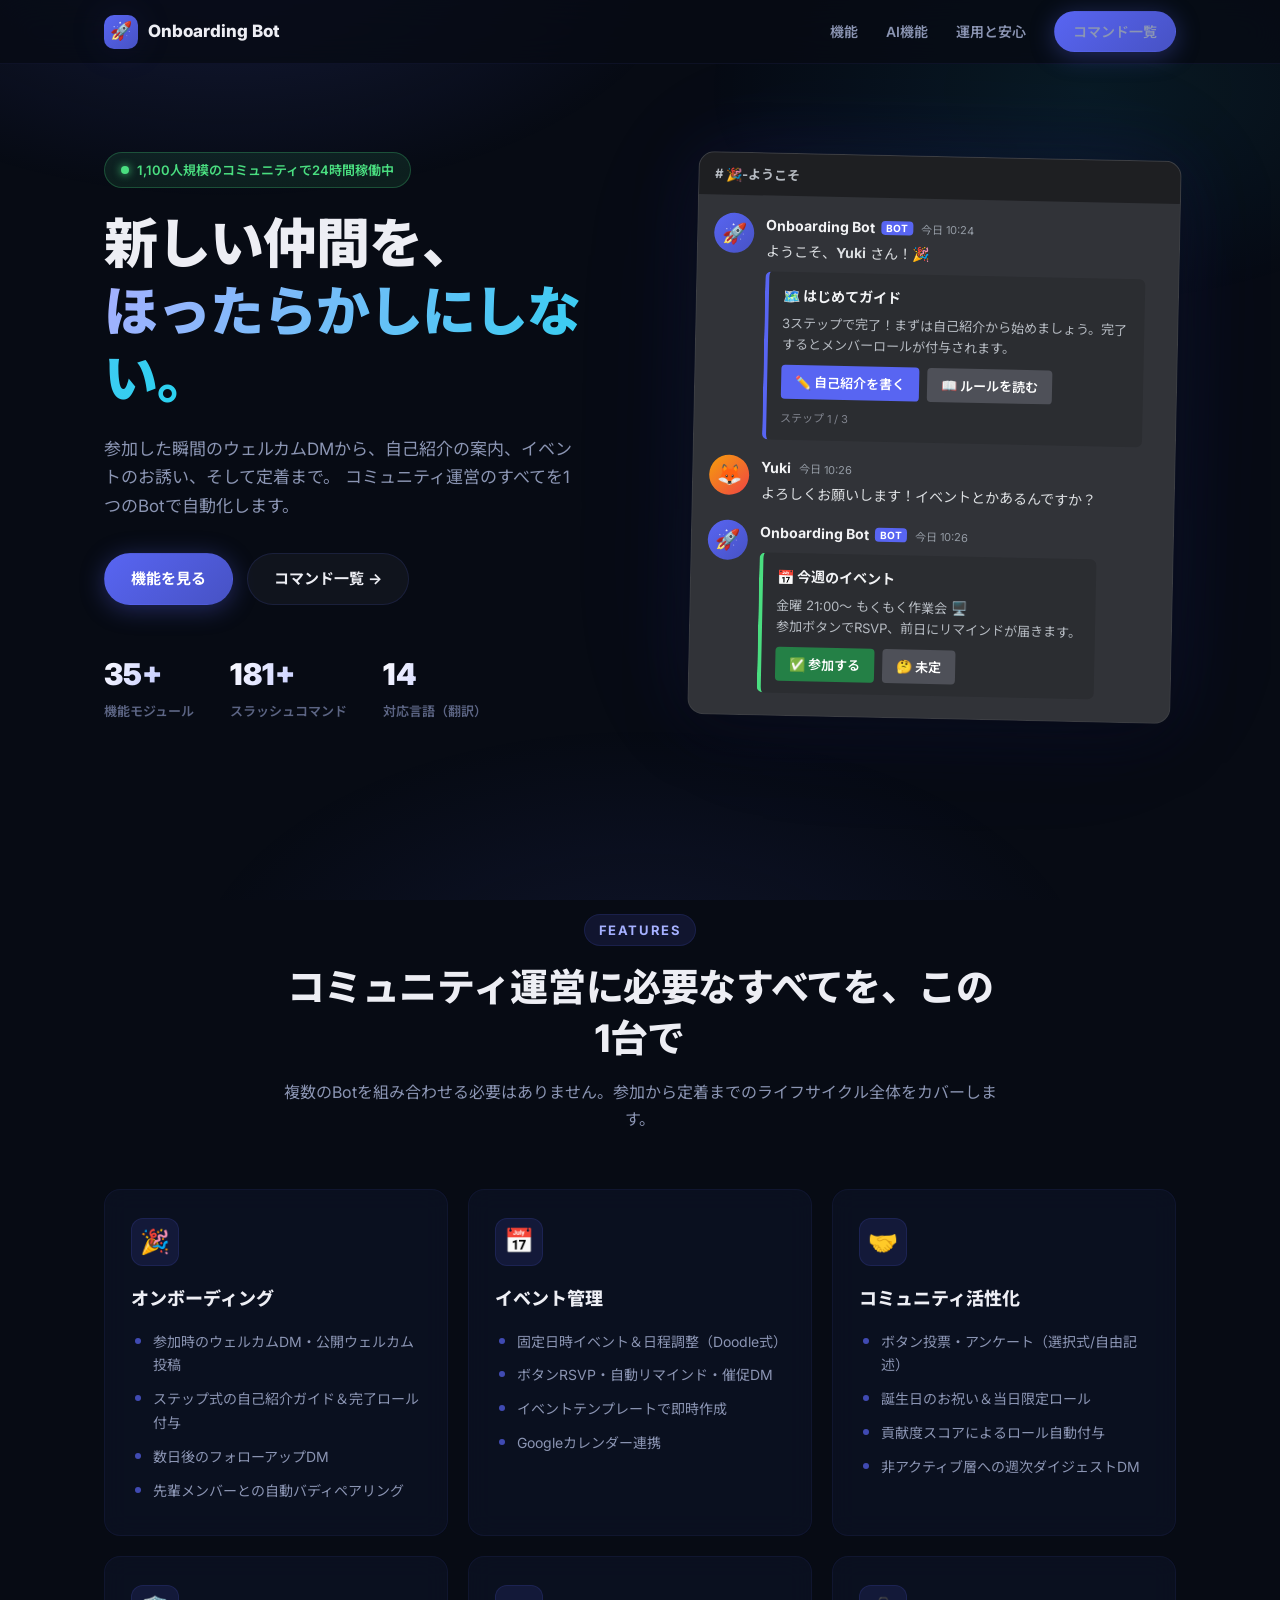
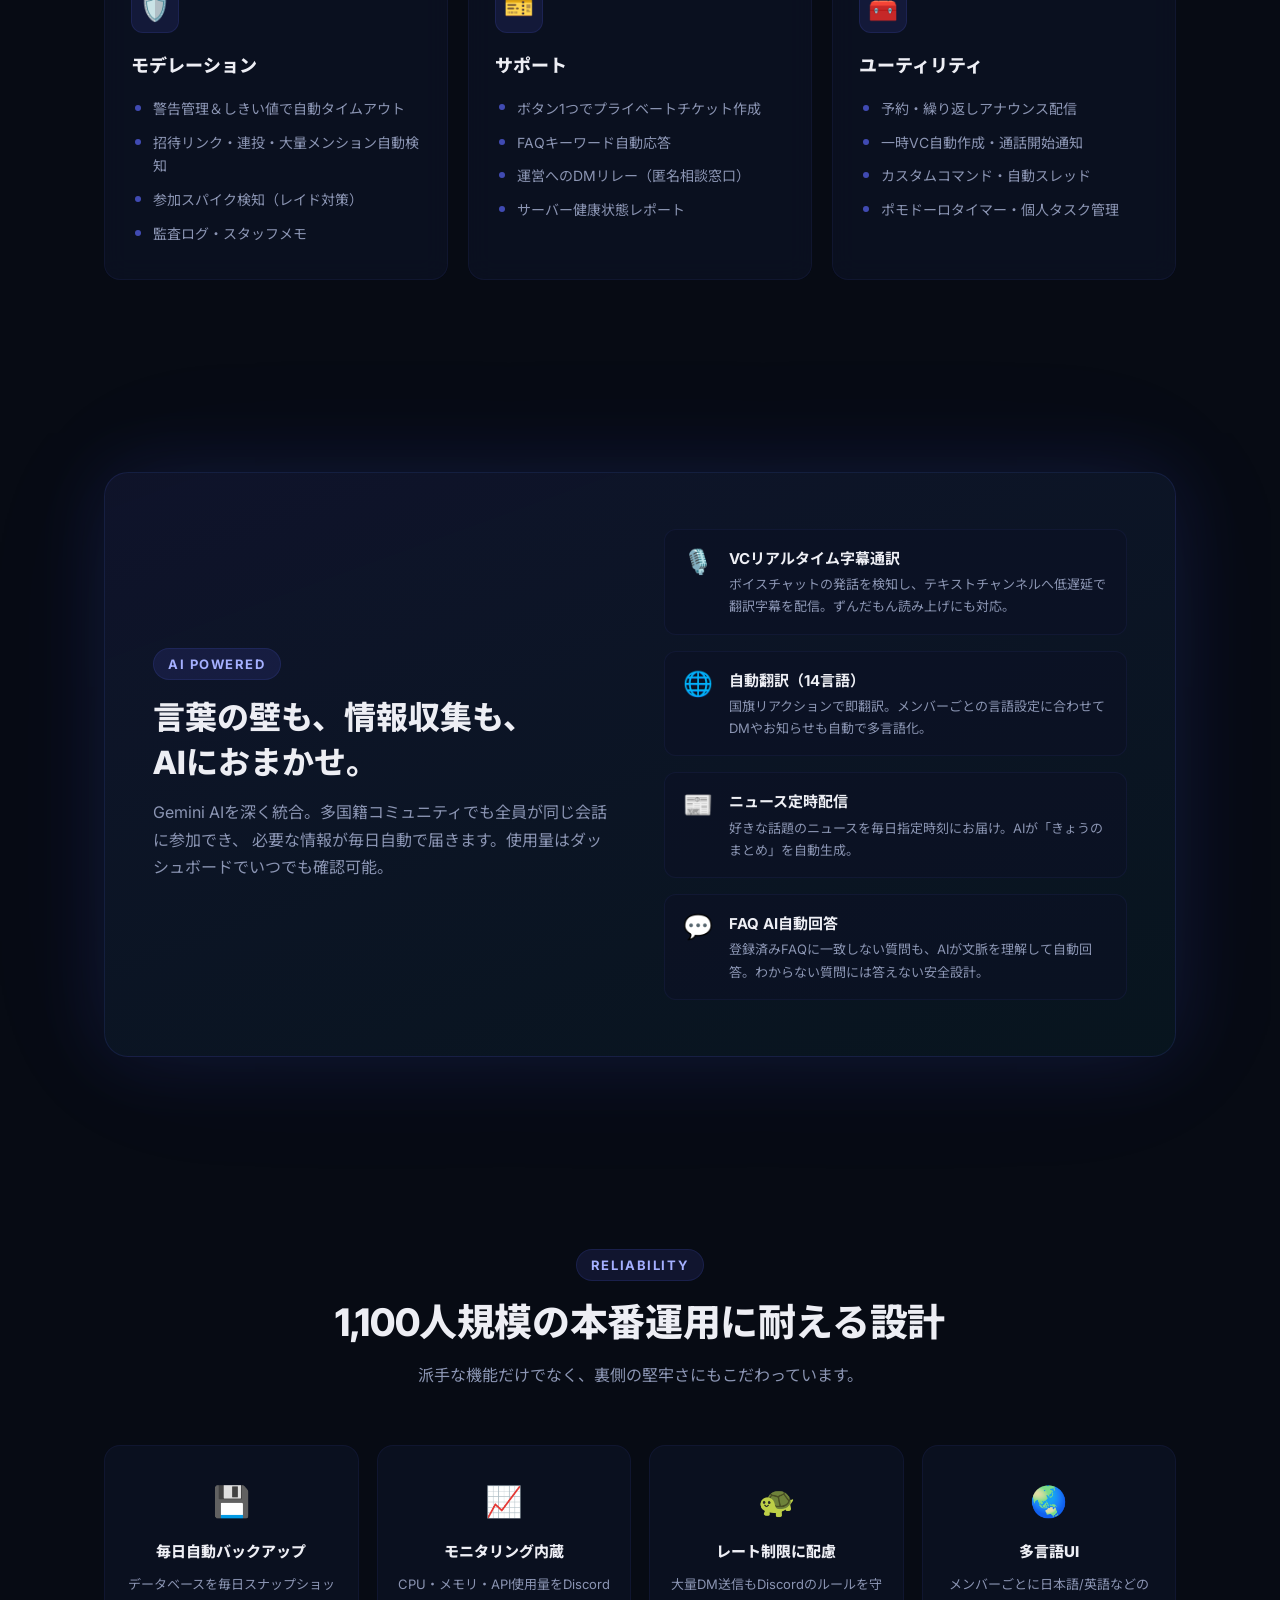
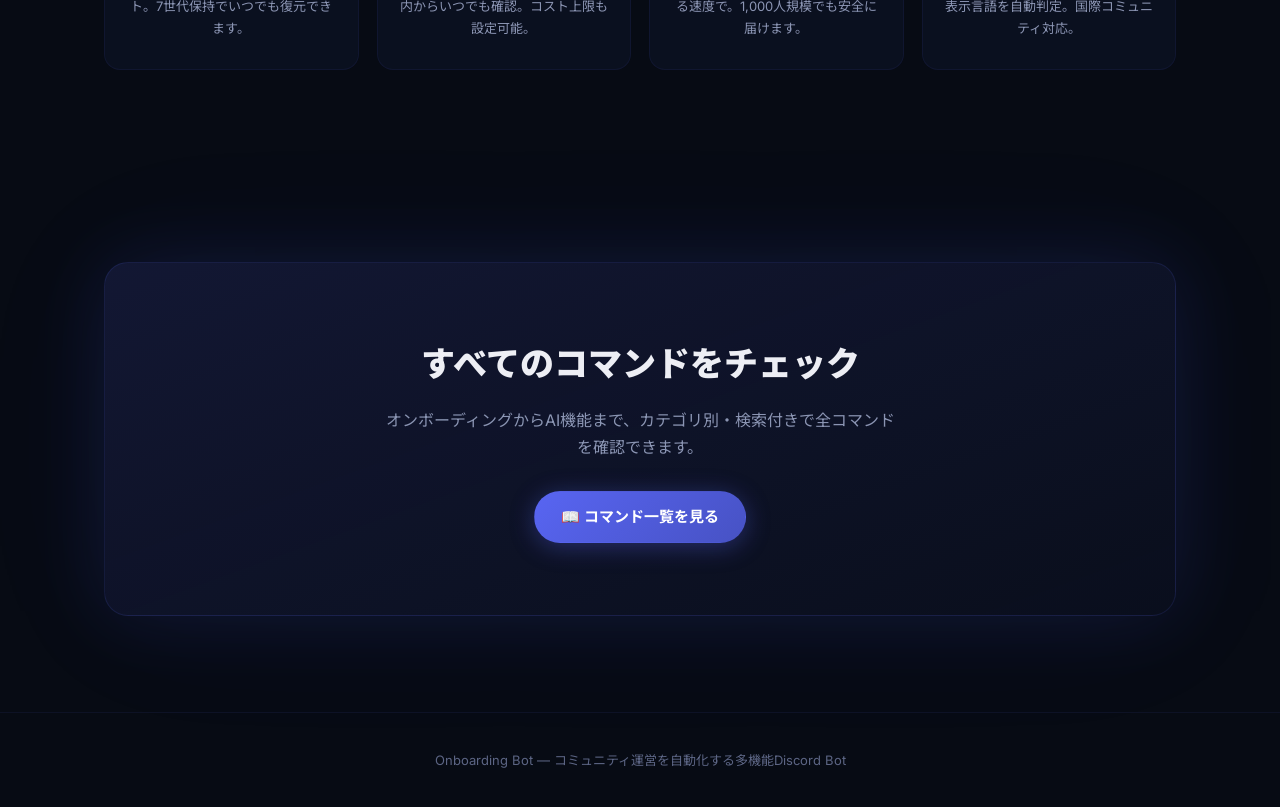
==== index.html @ aed0bdec "Onboarding Bot 公式サイト初版 トップページ（機能紹介・Discord風モック・AI機能ハイライト）と コマンド一覧ページ（181コマンド、カテゴリタブ+検索）。 コマンドデータはBot" ====
<!DOCTYPE html>
<html lang="ja">
<head>
    <meta charset="UTF-8">
    <meta name="viewport" content="width=device-width, initial-scale=1.0">
    <title>Onboarding Bot — 新規メンバーの定着とコミュニティ運営を自動化するDiscord Bot</title>
    <meta name="description" content="ウェルカムDM・オンボーディング・イベント管理・AI翻訳/VC通訳・自動モデレーションまで。1100人規模コミュニティで稼働する多機能Discord Bot。">
    <link rel="preconnect" href="https://fonts.googleapis.com">
    <link rel="preconnect" href="https://fonts.gstatic.com" crossorigin>
    <link href="https://fonts.googleapis.com/css2?family=Inter:wght@400;600;700;800;900&family=Noto+Sans+JP:wght@400;600;700;800;900&display=swap" rel="stylesheet">
    <link rel="stylesheet" href="./styles.css">
    <link rel="icon" href="data:image/svg+xml,<svg xmlns=%22http://www.w3.org/2000/svg%22 viewBox=%220 0 100 100%22><text y=%22.9em%22 font-size=%2290%22>🚀</text></svg>">
</head>
<body>
    <div class="bg-aura"></div>

    <!-- ナビゲーション -->
    <nav class="nav">
        <div class="nav-inner">
            <a class="nav-brand" href="./">
                <span class="logo-mark">🚀</span>
                Onboarding Bot
            </a>
            <ul class="nav-links">
                <li class="hide-sp"><a href="#features">機能</a></li>
                <li class="hide-sp"><a href="#ai">AI機能</a></li>
                <li class="hide-sp"><a href="#trust">運用と安心</a></li>
                <li><a href="./commands.html" class="btn btn-primary btn-sm">コマンド一覧</a></li>
            </ul>
        </div>
    </nav>

    <!-- ヒーロー -->
    <header class="hero">
        <div class="container hero-grid">
            <div>
                <span class="hero-badge"><span class="dot"></span>1,100人規模のコミュニティで24時間稼働中</span>
                <h1>新しい仲間を、<br><span class="grad">ほったらかしにしない。</span></h1>
                <p class="hero-lead">
                    参加した瞬間のウェルカムDMから、自己紹介の案内、イベントのお誘い、そして定着まで。
                    コミュニティ運営のすべてを1つのBotで自動化します。
                </p>
                <div class="hero-ctas">
                    <a href="#features" class="btn btn-primary">機能を見る</a>
                    <a href="./commands.html" class="btn btn-ghost">コマンド一覧 →</a>
                </div>
                <div class="hero-stats">
                    <div class="hero-stat">
                        <div class="num">35+</div>
                        <div class="label">機能モジュール</div>
                    </div>
                    <div class="hero-stat">
                        <div class="num" id="stat-commands">180+</div>
                        <div class="label">スラッシュコマンド</div>
                    </div>
                    <div class="hero-stat">
                        <div class="num">14</div>
                        <div class="label">対応言語（翻訳）</div>
                    </div>
                </div>
            </div>

            <!-- Discord風モックアップ -->
            <div class="discord-mock" aria-hidden="true">
                <div class="titlebar"># 🎉-ようこそ</div>
                <div class="messages">
                    <div class="dmsg">
                        <div class="avatar">🚀</div>
                        <div class="body">
                            <div class="author">Onboarding Bot<span class="bot-tag">BOT</span><span class="time">今日 10:24</span></div>
                            <div class="text">ようこそ、<strong>Yuki</strong> さん！🎉</div>
                            <div class="dembed">
                                <div class="etitle">🗺️ はじめてガイド</div>
                                <div class="edesc">3ステップで完了！まずは自己紹介から始めましょう。完了するとメンバーロールが付与されます。</div>
                                <div class="dbtns">
                                    <span class="dbtn primary">✏️ 自己紹介を書く</span>
                                    <span class="dbtn">📖 ルールを読む</span>
                                </div>
                                <div class="efooter">ステップ 1 / 3</div>
                            </div>
                        </div>
                    </div>
                    <div class="dmsg">
                        <div class="avatar human">🦊</div>
                        <div class="body">
                            <div class="author">Yuki<span class="time">今日 10:26</span></div>
                            <div class="text">よろしくお願いします！イベントとかあるんですか？</div>
                        </div>
                    </div>
                    <div class="dmsg">
                        <div class="avatar">🚀</div>
                        <div class="body">
                            <div class="author">Onboarding Bot<span class="bot-tag">BOT</span><span class="time">今日 10:26</span></div>
                            <div class="dembed green">
                                <div class="etitle">📅 今週のイベント</div>
                                <div class="edesc">金曜 21:00〜 もくもく作業会 🖥️<br>参加ボタンでRSVP、前日にリマインドが届きます。</div>
                                <div class="dbtns">
                                    <span class="dbtn success">✅ 参加する</span>
                                    <span class="dbtn">🤔 未定</span>
                                </div>
                            </div>
                        </div>
                    </div>
                </div>
            </div>
        </div>
    </header>

    <!-- 機能カテゴリ -->
    <section id="features">
        <div class="container">
            <div class="section-head reveal">
                <span class="section-eyebrow">FEATURES</span>
                <h2 class="section-title">コミュニティ運営に必要なすべてを、この1台で</h2>
                <p class="section-desc">複数のBotを組み合わせる必要はありません。参加から定着までのライフサイクル全体をカバーします。</p>
            </div>
            <div class="feature-grid">
                <div class="feature-card reveal">
                    <div class="icon">🎉</div>
                    <h3>オンボーディング</h3>
                    <ul>
                        <li>参加時のウェルカムDM・公開ウェルカム投稿</li>
                        <li>ステップ式の自己紹介ガイド＆完了ロール付与</li>
                        <li>数日後のフォローアップDM</li>
                        <li>先輩メンバーとの自動バディペアリング</li>
                    </ul>
                </div>
                <div class="feature-card reveal">
                    <div class="icon">📅</div>
                    <h3>イベント管理</h3>
                    <ul>
                        <li>固定日時イベント＆日程調整（Doodle式）</li>
                        <li>ボタンRSVP・自動リマインド・催促DM</li>
                        <li>イベントテンプレートで即時作成</li>
                        <li>Googleカレンダー連携</li>
                    </ul>
                </div>
                <div class="feature-card reveal">
                    <div class="icon">🤝</div>
                    <h3>コミュニティ活性化</h3>
                    <ul>
                        <li>ボタン投票・アンケート（選択式/自由記述）</li>
                        <li>誕生日のお祝い＆当日限定ロール</li>
                        <li>貢献度スコアによるロール自動付与</li>
                        <li>非アクティブ層への週次ダイジェストDM</li>
                    </ul>
                </div>
                <div class="feature-card reveal">
                    <div class="icon">🛡️</div>
                    <h3>モデレーション</h3>
                    <ul>
                        <li>警告管理＆しきい値で自動タイムアウト</li>
                        <li>招待リンク・連投・大量メンション自動検知</li>
                        <li>参加スパイク検知（レイド対策）</li>
                        <li>監査ログ・スタッフメモ</li>
                    </ul>
                </div>
                <div class="feature-card reveal">
                    <div class="icon">🎫</div>
                    <h3>サポート</h3>
                    <ul>
                        <li>ボタン1つでプライベートチケット作成</li>
                        <li>FAQキーワード自動応答</li>
                        <li>運営へのDMリレー（匿名相談窓口）</li>
                        <li>サーバー健康状態レポート</li>
                    </ul>
                </div>
                <div class="feature-card reveal">
                    <div class="icon">🧰</div>
                    <h3>ユーティリティ</h3>
                    <ul>
                        <li>予約・繰り返しアナウンス配信</li>
                        <li>一時VC自動作成・通話開始通知</li>
                        <li>カスタムコマンド・自動スレッド</li>
                        <li>ポモドーロタイマー・個人タスク管理</li>
                    </ul>
                </div>
            </div>
        </div>
    </section>

    <!-- AI機能ハイライト -->
    <section id="ai">
        <div class="container">
            <div class="highlight reveal">
                <div>
                    <span class="section-eyebrow">AI POWERED</span>
                    <h2>言葉の壁も、情報収集も、<br>AIにおまかせ。</h2>
                    <p>
                        Gemini AIを深く統合。多国籍コミュニティでも全員が同じ会話に参加でき、
                        必要な情報が毎日自動で届きます。使用量はダッシュボードでいつでも確認可能。
                    </p>
                </div>
                <div class="hl-items">
                    <div class="hl-item">
                        <div class="emoji">🎙️</div>
                        <div>
                            <div class="t">VCリアルタイム字幕通訳</div>
                            <div class="d">ボイスチャットの発話を検知し、テキストチャンネルへ低遅延で翻訳字幕を配信。ずんだもん読み上げにも対応。</div>
                        </div>
                    </div>
                    <div class="hl-item">
                        <div class="emoji">🌐</div>
                        <div>
                            <div class="t">自動翻訳（14言語）</div>
                            <div class="d">国旗リアクションで即翻訳。メンバーごとの言語設定に合わせてDMやお知らせも自動で多言語化。</div>
                        </div>
                    </div>
                    <div class="hl-item">
                        <div class="emoji">📰</div>
                        <div>
                            <div class="t">ニュース定時配信</div>
                            <div class="d">好きな話題のニュースを毎日指定時刻にお届け。AIが「きょうのまとめ」を自動生成。</div>
                        </div>
                    </div>
                    <div class="hl-item">
                        <div class="emoji">💬</div>
                        <div>
                            <div class="t">FAQ AI自動回答</div>
                            <div class="d">登録済みFAQに一致しない質問も、AIが文脈を理解して自動回答。わからない質問には答えない安全設計。</div>
                        </div>
                    </div>
                </div>
            </div>
        </div>
    </section>

    <!-- 運用と安心 -->
    <section id="trust">
        <div class="container">
            <div class="section-head reveal">
                <span class="section-eyebrow">RELIABILITY</span>
                <h2 class="section-title">1,100人規模の本番運用に耐える設計</h2>
                <p class="section-desc">派手な機能だけでなく、裏側の堅牢さにもこだわっています。</p>
            </div>
            <div class="trust-grid">
                <div class="trust-card reveal">
                    <div class="emoji">💾</div>
                    <h3>毎日自動バックアップ</h3>
                    <p>データベースを毎日スナップショット。7世代保持でいつでも復元できます。</p>
                </div>
                <div class="trust-card reveal">
                    <div class="emoji">📈</div>
                    <h3>モニタリング内蔵</h3>
                    <p>CPU・メモリ・API使用量をDiscord内からいつでも確認。コスト上限も設定可能。</p>
                </div>
                <div class="trust-card reveal">
                    <div class="emoji">🐢</div>
                    <h3>レート制限に配慮</h3>
                    <p>大量DM送信もDiscordのルールを守る速度で。1,000人規模でも安全に届けます。</p>
                </div>
                <div class="trust-card reveal">
                    <div class="emoji">🌏</div>
                    <h3>多言語UI</h3>
                    <p>メンバーごとに日本語/英語などの表示言語を自動判定。国際コミュニティ対応。</p>
                </div>
            </div>
        </div>
    </section>

    <!-- CTA -->
    <section>
        <div class="container">
            <div class="cta-box reveal">
                <h2>すべてのコマンドをチェック</h2>
                <p>オンボーディングからAI機能まで、カテゴリ別・検索付きで全コマンドを確認できます。</p>
                <a href="./commands.html" class="btn btn-primary">📖 コマンド一覧を見る</a>
            </div>
        </div>
    </section>

    <footer class="footer">
        <div class="container">
            <p>Onboarding Bot — コミュニティ運営を自動化する多機能Discord Bot</p>
        </div>
    </footer>

    <script>
        // スクロール出現
        const io = new IntersectionObserver((entries) => {
            for (const e of entries) {
                if (e.isIntersecting) { e.target.classList.add('visible'); io.unobserve(e.target); }
            }
        }, { threshold: 0.12 });
        document.querySelectorAll('.reveal').forEach(el => io.observe(el));

        // コマンド数をデータから動的表示（失敗時は初期値のまま）
        fetch('./assets/commands.json')
            .then(r => r.json())
            .then(d => {
                const n = d.commands.length;
                if (n > 0) document.getElementById('stat-commands').textContent = n + '+';
            })
            .catch(() => {});
    </script>
</body>
</html>
---- styles.css ----
/* ==========================================================
   Onboarding Bot — Design System
   ダーク基調 + Discord blurple グロー。参考: premium glass UI
   ========================================================== */

:root {
    --primary: #5865f2;
    --primary-rgb: 88, 101, 242;
    --primary-light: #a5b0ff;
    --secondary: #22d3ee;
    --secondary-rgb: 34, 211, 238;
    --accent: #4ade80;
    --accent-rgb: 74, 222, 128;
    --warning: #fbbf24;

    --bg-base: #070b14;
    --bg-surface: #0b1020;
    --bg-card: rgba(13, 18, 36, 0.72);
    --bg-card-hover: rgba(21, 28, 54, 0.88);
    --bg-elevated: rgba(22, 30, 58, 0.6);

    --text-primary: #edeef4;
    --text-secondary: #8b95b3;
    --text-muted: #5c6584;

    --border-subtle: rgba(88, 101, 242, 0.08);
    --border-default: rgba(88, 101, 242, 0.14);
    --border-hover: rgba(88, 101, 242, 0.4);

    --shadow-md: 0 4px 20px rgba(0, 0, 0, 0.32);
    --shadow-lg: 0 16px 60px rgba(0, 0, 0, 0.45);
    --glow: 0 0 40px rgba(var(--primary-rgb), 0.12);
    --glow-lg: 0 0 80px rgba(var(--primary-rgb), 0.14), 0 0 160px rgba(var(--primary-rgb), 0.05);

    --font-sans: 'Inter', 'Noto Sans JP', -apple-system, BlinkMacSystemFont, sans-serif;
    --font-mono: 'JetBrains Mono', 'SFMono-Regular', Consolas, monospace;

    --radius-sm: 8px;
    --radius-md: 12px;
    --radius-lg: 16px;
    --radius-xl: 24px;
    --radius-full: 9999px;

    --transition-fast: 150ms cubic-bezier(.4, 0, .2, 1);
    --transition-base: 300ms cubic-bezier(.16, 1, .3, 1);

    --nav-height: 64px;
    --content-width: 1120px;
}

*, *::before, *::after { margin: 0; padding: 0; box-sizing: border-box; }

html { scroll-behavior: smooth; -webkit-font-smoothing: antialiased; }

body {
    font-family: var(--font-sans);
    background: var(--bg-base);
    color: var(--text-primary);
    line-height: 1.7;
    min-height: 100vh;
    overflow-x: hidden;
}

::selection { background: rgba(var(--primary-rgb), 0.35); }

/* ---------- 背景オーラ ---------- */
.bg-aura {
    position: fixed;
    inset: 0;
    z-index: -1;
    pointer-events: none;
    background:
        radial-gradient(ellipse 60% 45% at 18% -5%, rgba(var(--primary-rgb), 0.16), transparent 60%),
        radial-gradient(ellipse 50% 40% at 85% 10%, rgba(var(--secondary-rgb), 0.08), transparent 60%),
        radial-gradient(ellipse 55% 45% at 50% 110%, rgba(var(--primary-rgb), 0.1), transparent 65%);
}

/* ---------- 共通レイアウト ---------- */
.container { max-width: var(--content-width); margin: 0 auto; padding: 0 24px; }

section { padding: 96px 0; }

.section-head { text-align: center; max-width: 720px; margin: 0 auto 56px; }

.section-eyebrow {
    display: inline-block;
    font-size: 13px;
    font-weight: 700;
    letter-spacing: 0.12em;
    color: var(--primary-light);
    background: rgba(var(--primary-rgb), 0.12);
    border: 1px solid var(--border-default);
    padding: 4px 14px;
    border-radius: var(--radius-full);
    margin-bottom: 16px;
}

.section-title { font-size: clamp(26px, 4vw, 38px); font-weight: 800; letter-spacing: -0.01em; line-height: 1.35; }

.section-desc { color: var(--text-secondary); margin-top: 14px; font-size: 16px; }

/* ---------- ナビゲーション ---------- */
.nav {
    position: fixed;
    top: 0; left: 0; right: 0;
    height: var(--nav-height);
    z-index: 100;
    backdrop-filter: blur(16px);
    -webkit-backdrop-filter: blur(16px);
    background: rgba(7, 11, 20, 0.78);
    border-bottom: 1px solid var(--border-subtle);
}

.nav-inner {
    max-width: var(--content-width);
    margin: 0 auto;
    padding: 0 24px;
    height: 100%;
    display: flex;
    align-items: center;
    justify-content: space-between;
}

.nav-brand {
    display: flex;
    align-items: center;
    gap: 10px;
    font-weight: 800;
    font-size: 17px;
    color: var(--text-primary);
    text-decoration: none;
}

.nav-brand .logo-mark {
    width: 34px; height: 34px;
    display: grid;
    place-items: center;
    font-size: 18px;
    background: linear-gradient(135deg, var(--primary), #4752c4);
    border-radius: 10px;
    box-shadow: var(--glow);
}

.nav-links { display: flex; align-items: center; gap: 28px; list-style: none; }

.nav-links a {
    color: var(--text-secondary);
    text-decoration: none;
    font-size: 14px;
    font-weight: 600;
    transition: color var(--transition-fast);
}

.nav-links a:hover, .nav-links a.active { color: var(--text-primary); }

/* ---------- ボタン ---------- */
.btn {
    display: inline-flex;
    align-items: center;
    gap: 8px;
    font-family: inherit;
    font-size: 15px;
    font-weight: 700;
    padding: 12px 26px;
    border-radius: var(--radius-full);
    border: 1px solid transparent;
    cursor: pointer;
    text-decoration: none;
    transition: transform var(--transition-fast), box-shadow var(--transition-base), background var(--transition-fast);
}

.btn-primary {
    background: linear-gradient(135deg, var(--primary), #4752c4);
    color: #fff;
    box-shadow: 0 4px 24px rgba(var(--primary-rgb), 0.35);
}

.btn-primary:hover { transform: translateY(-2px); box-shadow: 0 8px 32px rgba(var(--primary-rgb), 0.5); }

.btn-ghost {
    background: rgba(255, 255, 255, 0.04);
    border-color: var(--border-default);
    color: var(--text-primary);
}

.btn-ghost:hover { background: rgba(255, 255, 255, 0.08); border-color: var(--border-hover); transform: translateY(-2px); }

.btn-sm { font-size: 13px; padding: 8px 18px; }

/* ---------- ヒーロー ---------- */
.hero {
    padding: calc(var(--nav-height) + 88px) 0 96px;
    position: relative;
}

.hero-grid {
    display: grid;
    grid-template-columns: 1.05fr 0.95fr;
    gap: 56px;
    align-items: center;
}

.hero-badge {
    display: inline-flex;
    align-items: center;
    gap: 8px;
    font-size: 13px;
    font-weight: 600;
    color: var(--accent);
    background: rgba(var(--accent-rgb), 0.1);
    border: 1px solid rgba(var(--accent-rgb), 0.25);
    padding: 6px 16px;
    border-radius: var(--radius-full);
    margin-bottom: 22px;
}

.hero-badge .dot {
    width: 8px; height: 8px;
    border-radius: 50%;
    background: var(--accent);
    box-shadow: 0 0 8px var(--accent);
    animation: pulse 2s ease-in-out infinite;
}

@keyframes pulse { 0%, 100% { opacity: 1; } 50% { opacity: 0.4; } }

.hero h1 {
    font-size: clamp(34px, 5.2vw, 54px);
    font-weight: 900;
    letter-spacing: -0.02em;
    line-height: 1.25;
}

.hero h1 .grad {
    background: linear-gradient(120deg, var(--primary-light), var(--secondary));
    -webkit-background-clip: text;
    background-clip: text;
    color: transparent;
}

.hero-lead { color: var(--text-secondary); font-size: 17px; margin: 22px 0 32px; max-width: 480px; }

.hero-ctas { display: flex; gap: 14px; flex-wrap: wrap; }

.hero-stats { display: flex; gap: 36px; margin-top: 44px; flex-wrap: wrap; }

.hero-stat .num {
    font-size: 30px;
    font-weight: 900;
    background: linear-gradient(120deg, #fff, var(--primary-light));
    -webkit-background-clip: text;
    background-clip: text;
    color: transparent;
}

.hero-stat .label { font-size: 13px; color: var(--text-muted); font-weight: 600; }

/* ---------- Discord モック ---------- */
.discord-mock {
    background: #313338;
    border-radius: var(--radius-lg);
    box-shadow: var(--shadow-lg), var(--glow-lg);
    overflow: hidden;
    border: 1px solid rgba(255, 255, 255, 0.06);
    transform: rotate(1.2deg);
    transition: transform var(--transition-base);
}

.discord-mock:hover { transform: rotate(0deg) scale(1.01); }

.discord-mock .titlebar {
    background: #1e1f22;
    padding: 10px 16px;
    font-size: 13px;
    font-weight: 700;
    color: #b5bac1;
    display: flex;
    align-items: center;
    gap: 8px;
}

.discord-mock .messages { padding: 18px 16px 22px; display: flex; flex-direction: column; gap: 16px; }

.dmsg { display: flex; gap: 12px; }

.dmsg .avatar {
    width: 40px; height: 40px;
    border-radius: 50%;
    flex-shrink: 0;
    display: grid;
    place-items: center;
    font-size: 20px;
    background: linear-gradient(135deg, var(--primary), #4752c4);
}

.dmsg .avatar.human { background: linear-gradient(135deg, #f59e0b, #ef4444); }

.dmsg .body { min-width: 0; }

.dmsg .author { font-size: 14px; font-weight: 700; color: #f2f3f5; }

.dmsg .author .bot-tag {
    font-size: 10px;
    font-weight: 700;
    background: var(--primary);
    color: #fff;
    padding: 1px 5px;
    border-radius: 4px;
    vertical-align: 1px;
    margin-left: 6px;
}

.dmsg .author .time { font-size: 11px; color: #949ba4; font-weight: 400; margin-left: 8px; }

.dmsg .text { font-size: 14px; color: #dbdee1; margin-top: 2px; }

.dembed {
    margin-top: 8px;
    background: #2b2d31;
    border-left: 4px solid var(--primary);
    border-radius: 6px;
    padding: 12px 14px;
    max-width: 380px;
}

.dembed.green { border-left-color: var(--accent); }

.dembed .etitle { font-size: 14px; font-weight: 700; color: #f2f3f5; }

.dembed .edesc { font-size: 13px; color: #b5bac1; margin-top: 6px; line-height: 1.6; }

.dembed .efooter { font-size: 11px; color: #80848e; margin-top: 10px; }

.dbtns { display: flex; gap: 8px; margin-top: 10px; flex-wrap: wrap; }

.dbtn {
    font-size: 13px;
    font-weight: 600;
    padding: 6px 14px;
    border-radius: 4px;
    background: #4e5058;
    color: #fff;
}

.dbtn.primary { background: var(--primary); }
.dbtn.success { background: #248046; }

/* ---------- 機能カテゴリカード ---------- */
.feature-grid {
    display: grid;
    grid-template-columns: repeat(3, 1fr);
    gap: 20px;
}

.feature-card {
    background: var(--bg-card);
    border: 1px solid var(--border-subtle);
    border-radius: var(--radius-lg);
    padding: 28px 26px;
    backdrop-filter: blur(12px);
    transition: transform var(--transition-base), border-color var(--transition-base), background var(--transition-base), box-shadow var(--transition-base);
}

.feature-card:hover {
    transform: translateY(-4px);
    border-color: var(--border-hover);
    background: var(--bg-card-hover);
    box-shadow: var(--shadow-md), var(--glow);
}

.feature-card .icon {
    width: 48px; height: 48px;
    display: grid;
    place-items: center;
    font-size: 24px;
    border-radius: var(--radius-md);
    background: rgba(var(--primary-rgb), 0.12);
    border: 1px solid var(--border-default);
    margin-bottom: 18px;
}

.feature-card h3 { font-size: 18px; font-weight: 800; margin-bottom: 10px; }

.feature-card ul { list-style: none; }

.feature-card li {
    font-size: 14px;
    color: var(--text-secondary);
    padding: 5px 0 5px 22px;
    position: relative;
}

.feature-card li::before {
    content: '';
    position: absolute;
    left: 4px; top: 13px;
    width: 6px; height: 6px;
    border-radius: 50%;
    background: var(--primary);
    opacity: 0.7;
}

/* ---------- ハイライト（AI機能） ---------- */
.highlight {
    background: linear-gradient(160deg, rgba(var(--primary-rgb), 0.1), rgba(var(--secondary-rgb), 0.05));
    border: 1px solid var(--border-default);
    border-radius: var(--radius-xl);
    padding: 56px 48px;
    display: grid;
    grid-template-columns: 1fr 1fr;
    gap: 48px;
    align-items: center;
    box-shadow: var(--glow-lg);
}

.highlight h2 { font-size: clamp(24px, 3.4vw, 32px); font-weight: 800; line-height: 1.4; }

.highlight p { color: var(--text-secondary); margin-top: 14px; }

.hl-items { display: flex; flex-direction: column; gap: 16px; }

.hl-item {
    display: flex;
    gap: 16px;
    background: var(--bg-card);
    border: 1px solid var(--border-subtle);
    border-radius: var(--radius-md);
    padding: 16px 18px;
    transition: border-color var(--transition-base), transform var(--transition-base);
}

.hl-item:hover { border-color: var(--border-hover); transform: translateX(4px); }

.hl-item .emoji { font-size: 24px; line-height: 1.3; }

.hl-item .t { font-size: 15px; font-weight: 700; }

.hl-item .d { font-size: 13px; color: var(--text-secondary); margin-top: 2px; }

/* ---------- 信頼性 ---------- */
.trust-grid { display: grid; grid-template-columns: repeat(4, 1fr); gap: 18px; }

.trust-card {
    text-align: center;
    background: var(--bg-card);
    border: 1px solid var(--border-subtle);
    border-radius: var(--radius-lg);
    padding: 30px 20px;
    transition: transform var(--transition-base), border-color var(--transition-base);
}

.trust-card:hover { transform: translateY(-4px); border-color: var(--border-hover); }

.trust-card .emoji { font-size: 30px; }

.trust-card h3 { font-size: 15px; font-weight: 800; margin: 12px 0 8px; }

.trust-card p { font-size: 13px; color: var(--text-secondary); }

/* ---------- CTA ---------- */
.cta-box {
    text-align: center;
    background: linear-gradient(160deg, rgba(var(--primary-rgb), 0.14), rgba(var(--primary-rgb), 0.04));
    border: 1px solid var(--border-default);
    border-radius: var(--radius-xl);
    padding: 72px 32px;
    box-shadow: var(--glow-lg);
}

.cta-box h2 { font-size: clamp(24px, 3.6vw, 34px); font-weight: 900; }

.cta-box p { color: var(--text-secondary); margin: 14px auto 30px; max-width: 520px; }

/* ---------- フッター ---------- */
.footer {
    border-top: 1px solid var(--border-subtle);
    padding: 36px 0;
    text-align: center;
    color: var(--text-muted);
    font-size: 13px;
}

.footer a { color: var(--text-secondary); text-decoration: none; }
.footer a:hover { color: var(--text-primary); }

/* ---------- スクロール出現アニメーション ---------- */
.reveal { opacity: 0; transform: translateY(24px); transition: opacity 600ms ease, transform 600ms cubic-bezier(.16, 1, .3, 1); }
.reveal.visible { opacity: 1; transform: none; }

@media (prefers-reduced-motion: reduce) {
    .reveal { opacity: 1; transform: none; transition: none; }
    html { scroll-behavior: auto; }
}

/* ---------- コマンドページ ---------- */
.page-head { padding: calc(var(--nav-height) + 72px) 0 40px; text-align: center; }

.page-head h1 { font-size: clamp(28px, 4.4vw, 42px); font-weight: 900; }

.page-head p { color: var(--text-secondary); margin-top: 12px; }

.cmd-controls {
    display: flex;
    flex-direction: column;
    gap: 18px;
    margin-bottom: 32px;
}

.cmd-search {
    width: 100%;
    max-width: 460px;
    margin: 0 auto;
    display: flex;
    align-items: center;
    gap: 10px;
    background: var(--bg-card);
    border: 1px solid var(--border-default);
    border-radius: var(--radius-full);
    padding: 12px 20px;
    transition: border-color var(--transition-fast), box-shadow var(--transition-fast);
}

.cmd-search:focus-within { border-color: var(--border-hover); box-shadow: var(--glow); }

.cmd-search input {
    flex: 1;
    background: none;
    border: none;
    outline: none;
    color: var(--text-primary);
    font-family: inherit;
    font-size: 15px;
}

.cmd-search input::placeholder { color: var(--text-muted); }

.cmd-tabs { display: flex; gap: 8px; justify-content: center; flex-wrap: wrap; }

.cmd-tab {
    font-family: inherit;
    font-size: 14px;
    font-weight: 600;
    color: var(--text-secondary);
    background: rgba(255, 255, 255, 0.04);
    border: 1px solid var(--border-subtle);
    border-radius: var(--radius-full);
    padding: 8px 20px;
    cursor: pointer;
    transition: all var(--transition-fast);
}

.cmd-tab:hover { color: var(--text-primary); border-color: var(--border-hover); }

.cmd-tab.active {
    color: #fff;
    background: linear-gradient(135deg, var(--primary), #4752c4);
    border-color: transparent;
    box-shadow: 0 2px 16px rgba(var(--primary-rgb), 0.4);
}

.cmd-count { text-align: center; font-size: 13px; color: var(--text-muted); margin-bottom: 20px; }

.cmd-list { display: grid; grid-template-columns: 1fr 1fr; gap: 14px; padding-bottom: 96px; }

.cmd-card {
    background: var(--bg-card);
    border: 1px solid var(--border-subtle);
    border-radius: var(--radius-md);
    padding: 18px 20px;
    transition: border-color var(--transition-base), transform var(--transition-base);
}

.cmd-card:hover { border-color: var(--border-hover); transform: translateY(-2px); }

.cmd-card .row { display: flex; align-items: center; gap: 10px; flex-wrap: wrap; }

.cmd-card code.name {
    font-family: var(--font-mono);
    font-size: 14px;
    font-weight: 700;
    color: var(--primary-light);
    background: rgba(var(--primary-rgb), 0.1);
    padding: 3px 10px;
    border-radius: 6px;
}

.cmd-card .badge {
    font-size: 11px;
    font-weight: 700;
    padding: 2px 8px;
    border-radius: var(--radius-full);
}

.badge.admin { color: var(--warning); background: rgba(251, 191, 36, 0.1); border: 1px solid rgba(251, 191, 36, 0.25); }

.badge.cat { color: var(--text-secondary); background: rgba(255, 255, 255, 0.05); border: 1px solid var(--border-subtle); }

.cmd-card .desc { font-size: 14px; color: var(--text-secondary); margin-top: 8px; }

.cmd-card .params { margin-top: 8px; font-size: 12px; color: var(--text-muted); }

.cmd-card .params code { font-family: var(--font-mono); color: var(--secondary); background: rgba(var(--secondary-rgb), 0.08); padding: 1px 6px; border-radius: 4px; }

.cmd-empty { grid-column: 1 / -1; text-align: center; padding: 64px 0; color: var(--text-muted); font-size: 15px; }

/* ---------- レスポンシブ ---------- */
@media (max-width: 900px) {
    section { padding: 64px 0; }
    .hero-grid { grid-template-columns: 1fr; gap: 40px; }
    .feature-grid { grid-template-columns: 1fr 1fr; }
    .highlight { grid-template-columns: 1fr; padding: 40px 28px; }
    .trust-grid { grid-template-columns: 1fr 1fr; }
    .cmd-list { grid-template-columns: 1fr; }
    .nav-links li.hide-sp { display: none; }
}

@media (max-width: 560px) {
    .feature-grid { grid-template-columns: 1fr; }
    .hero-stats { gap: 24px; }
    .discord-mock { transform: none; }
}
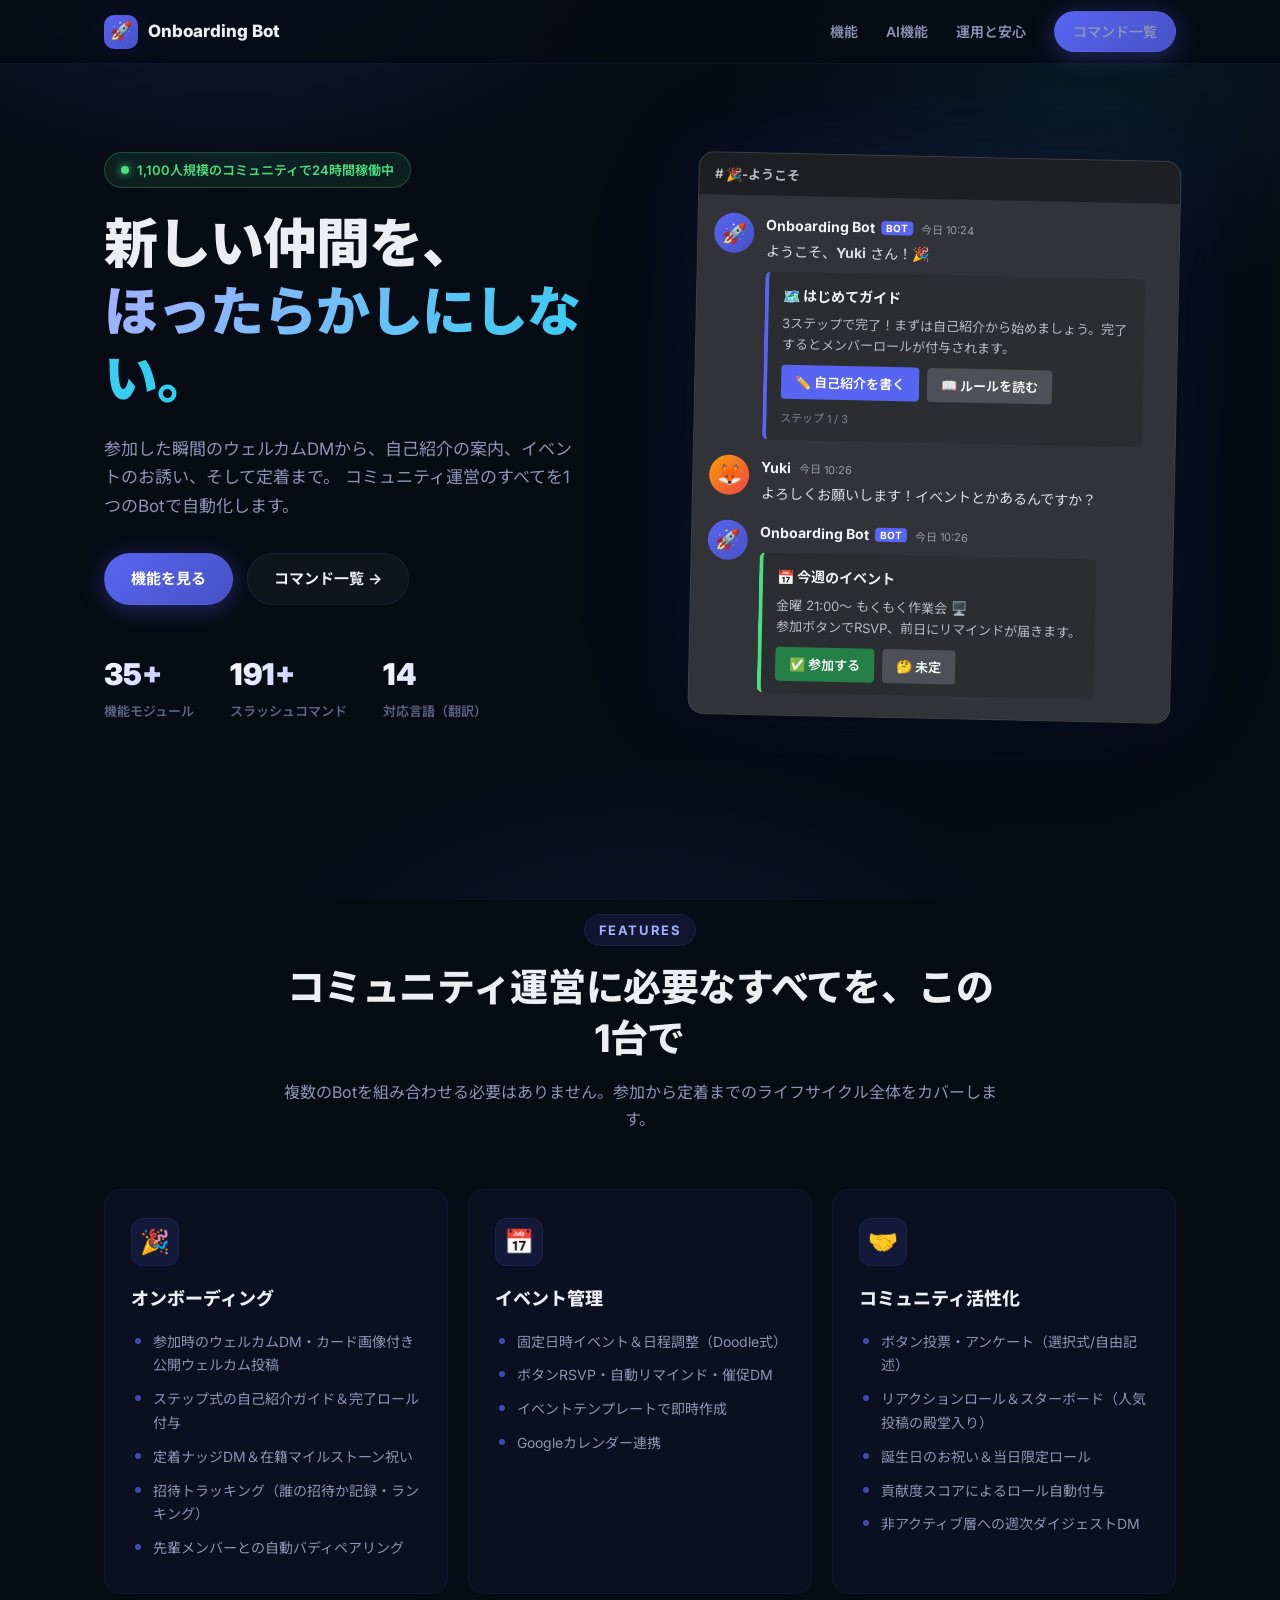
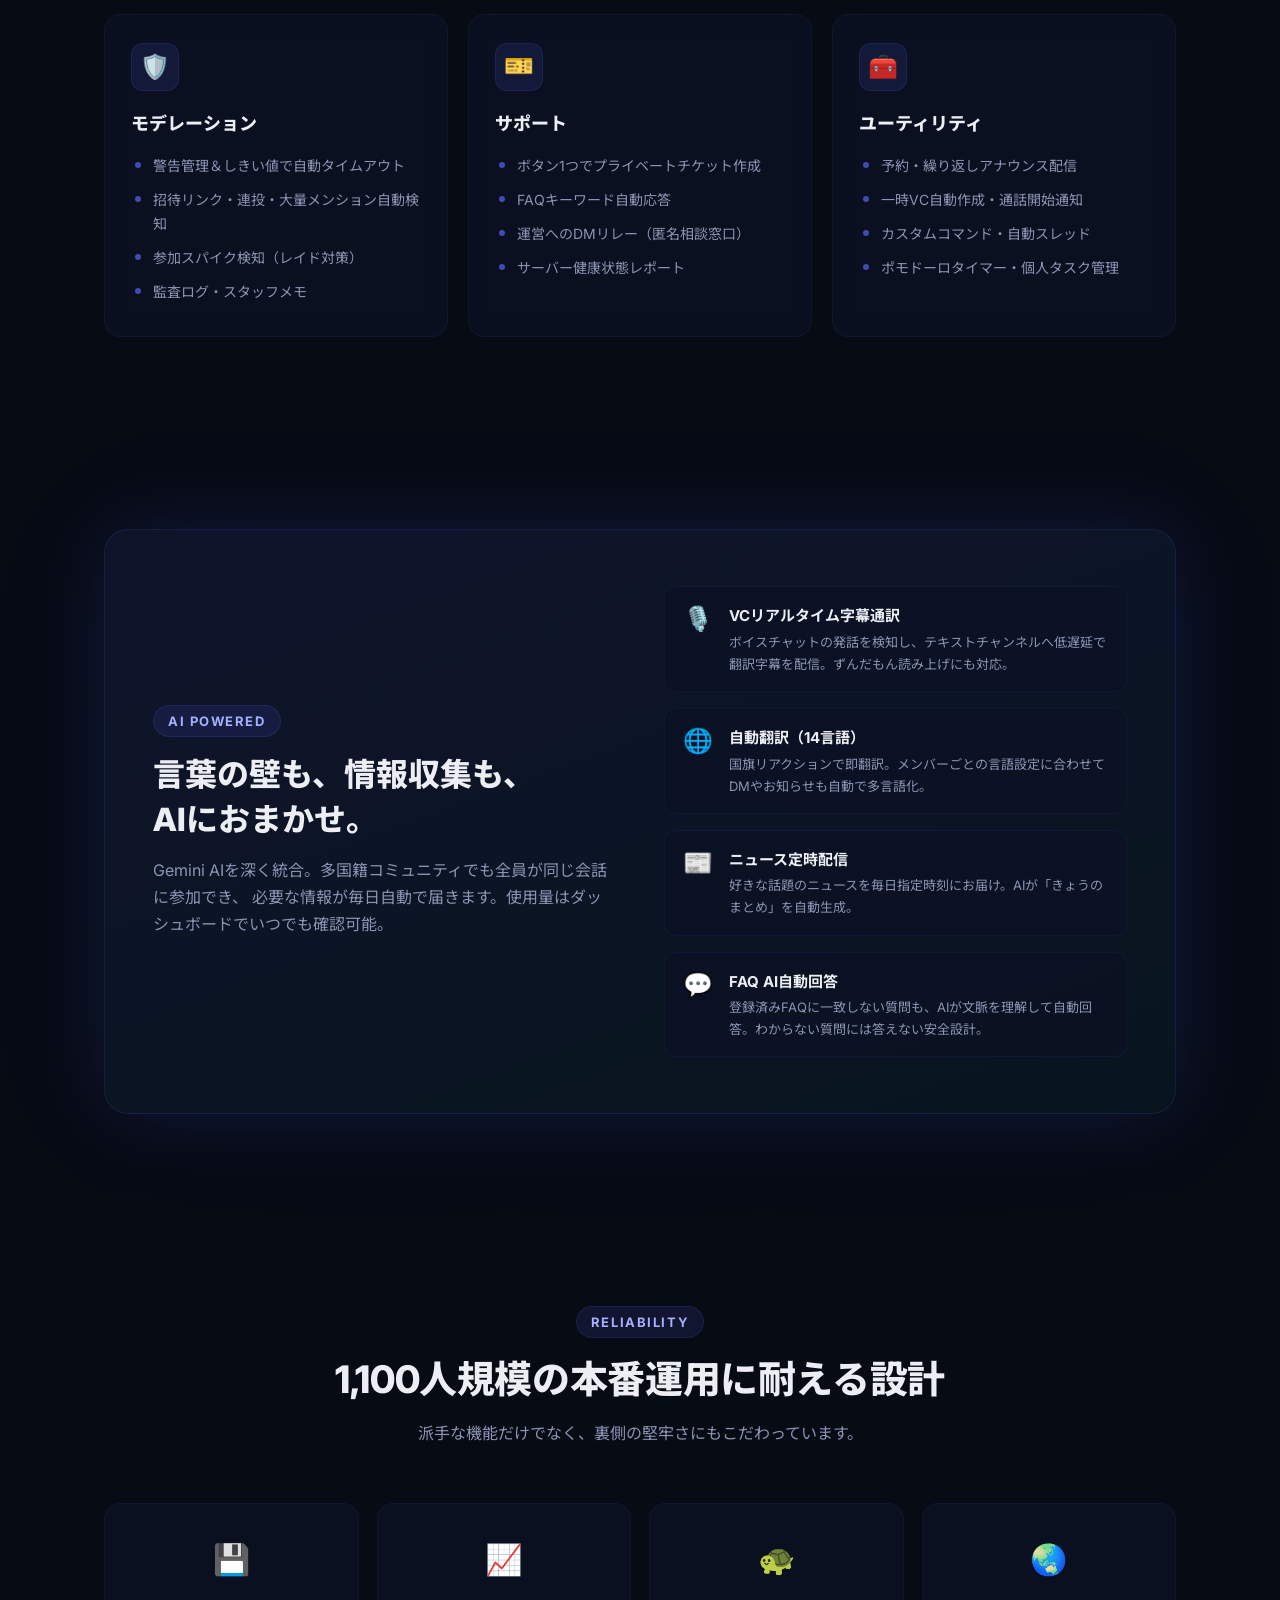
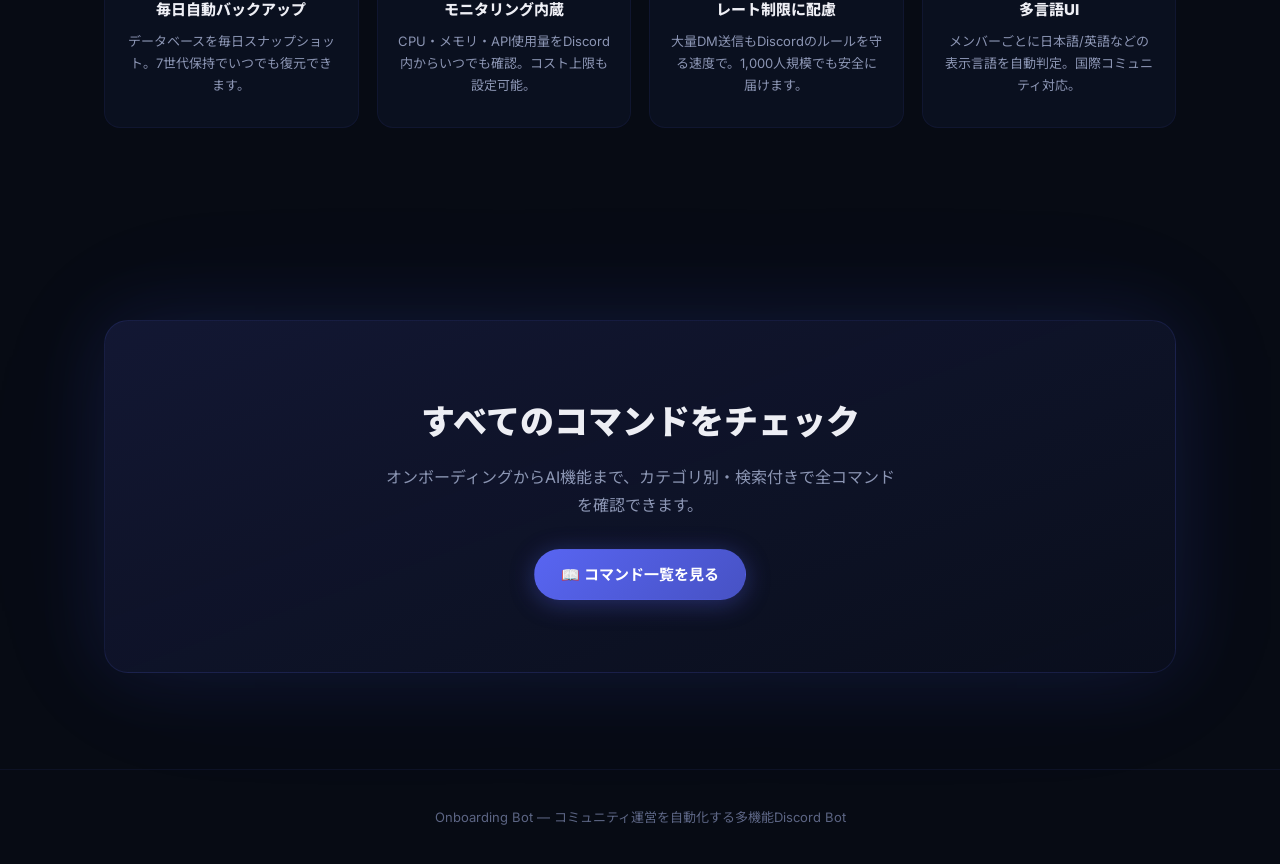
==== commit 6c2a7e4a: "feat: リアクションロール・招待トラッキング・スターボード等の新機能を反映 - commands.json: 新規10コマンド追加（計191件）、generated を 2026-07-06 に更" ====
--- a/index.html
+++ b/index.html
@@ -119,9 +119,10 @@
                     <div class="icon">🎉</div>
                     <h3>オンボーディング</h3>
                     <ul>
-                        <li>参加時のウェルカムDM・公開ウェルカム投稿</li>
+                        <li>参加時のウェルカムDM・カード画像付き公開ウェルカム投稿</li>
                         <li>ステップ式の自己紹介ガイド＆完了ロール付与</li>
-                        <li>数日後のフォローアップDM</li>
+                        <li>定着ナッジDM＆在籍マイルストーン祝い</li>
+                        <li>招待トラッキング（誰の招待か記録・ランキング）</li>
                         <li>先輩メンバーとの自動バディペアリング</li>
                     </ul>
                 </div>
@@ -140,6 +141,7 @@
                     <h3>コミュニティ活性化</h3>
                     <ul>
                         <li>ボタン投票・アンケート（選択式/自由記述）</li>
+                        <li>リアクションロール＆スターボード（人気投稿の殿堂入り）</li>
                         <li>誕生日のお祝い＆当日限定ロール</li>
                         <li>貢献度スコアによるロール自動付与</li>
                         <li>非アクティブ層への週次ダイジェストDM</li>
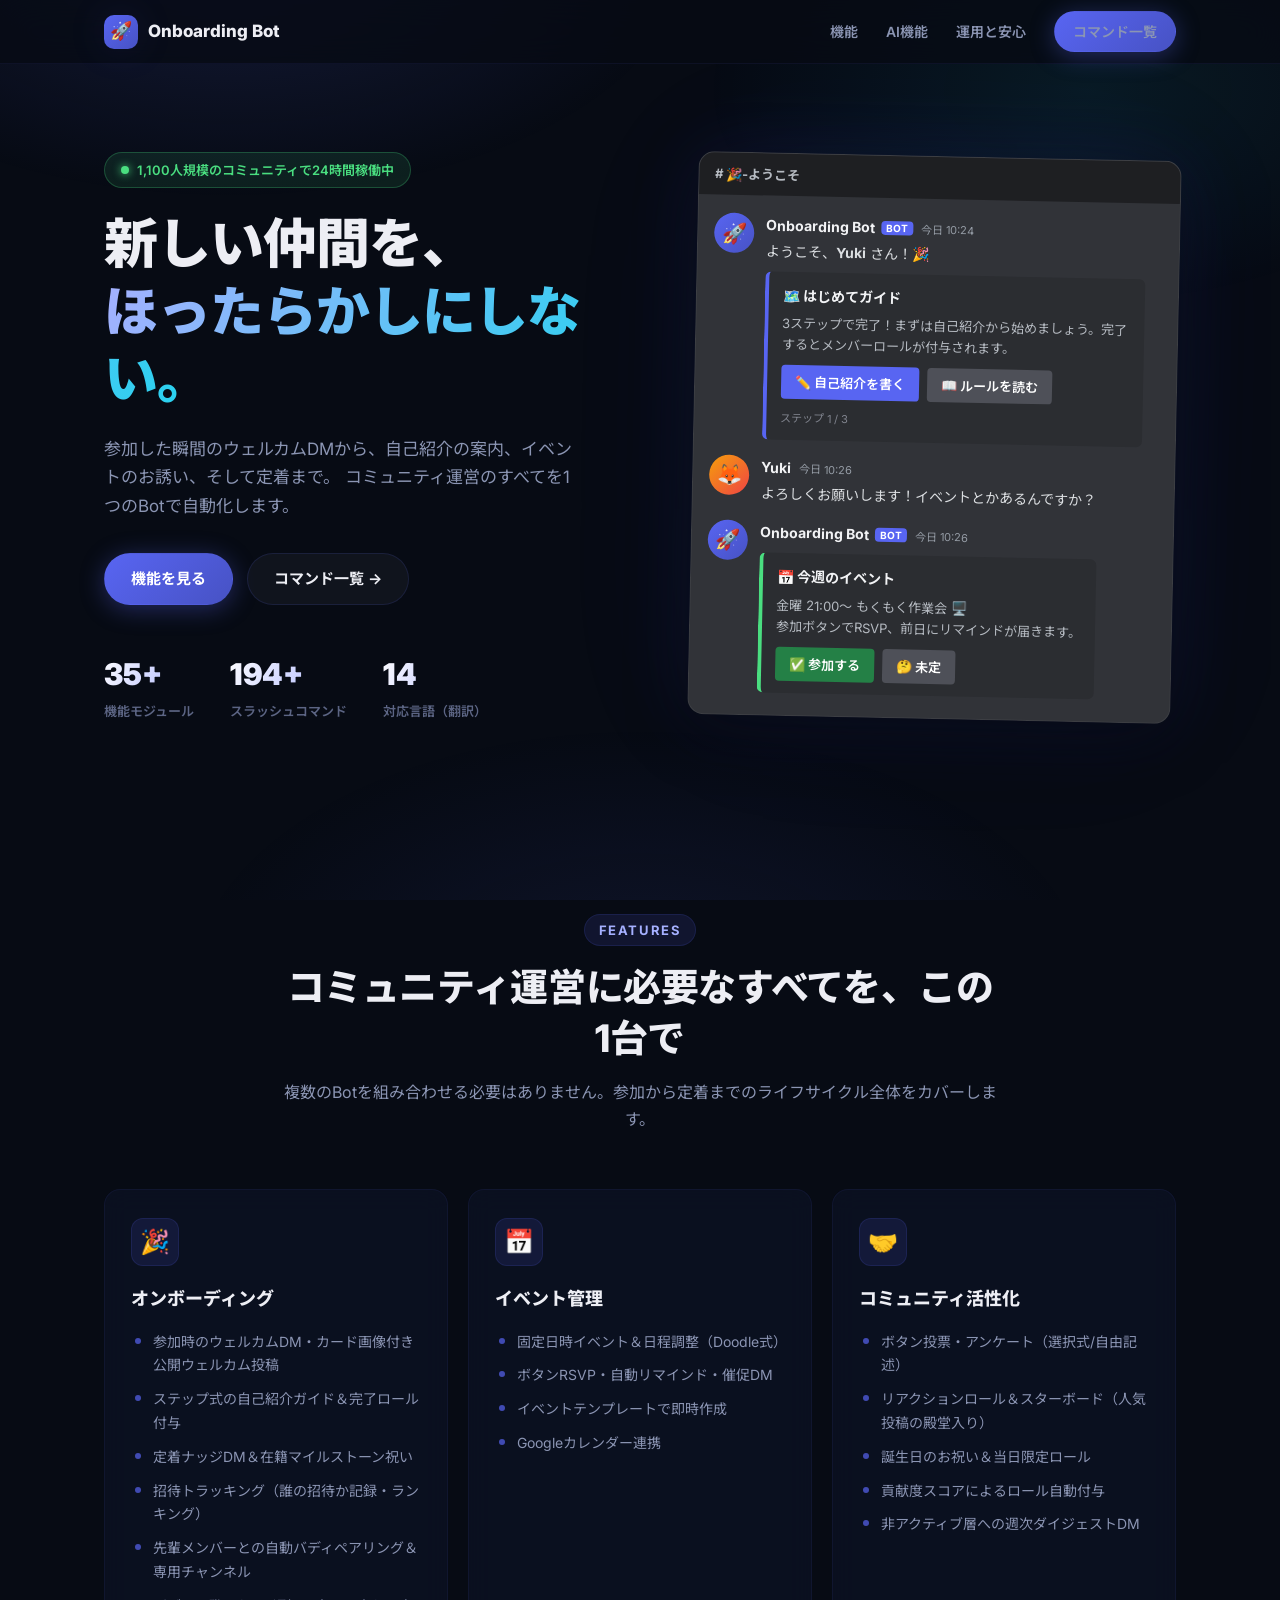
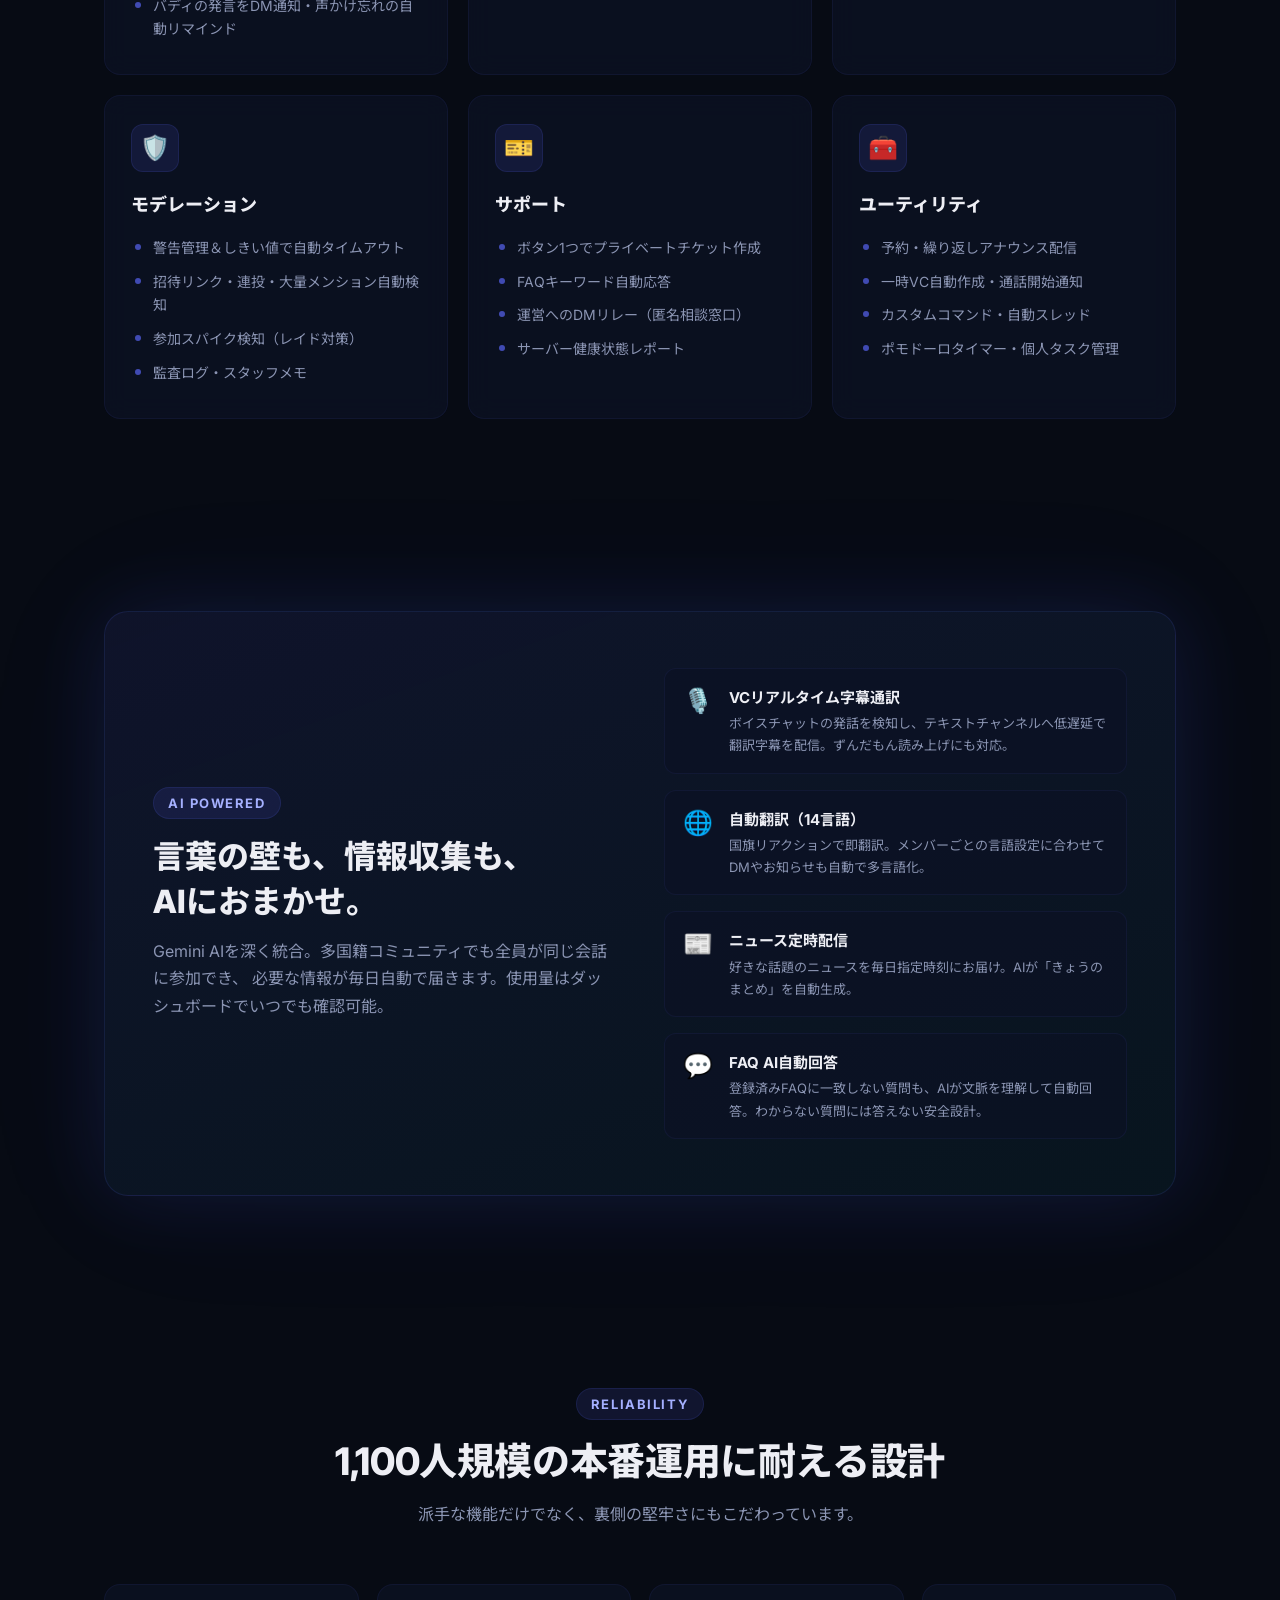
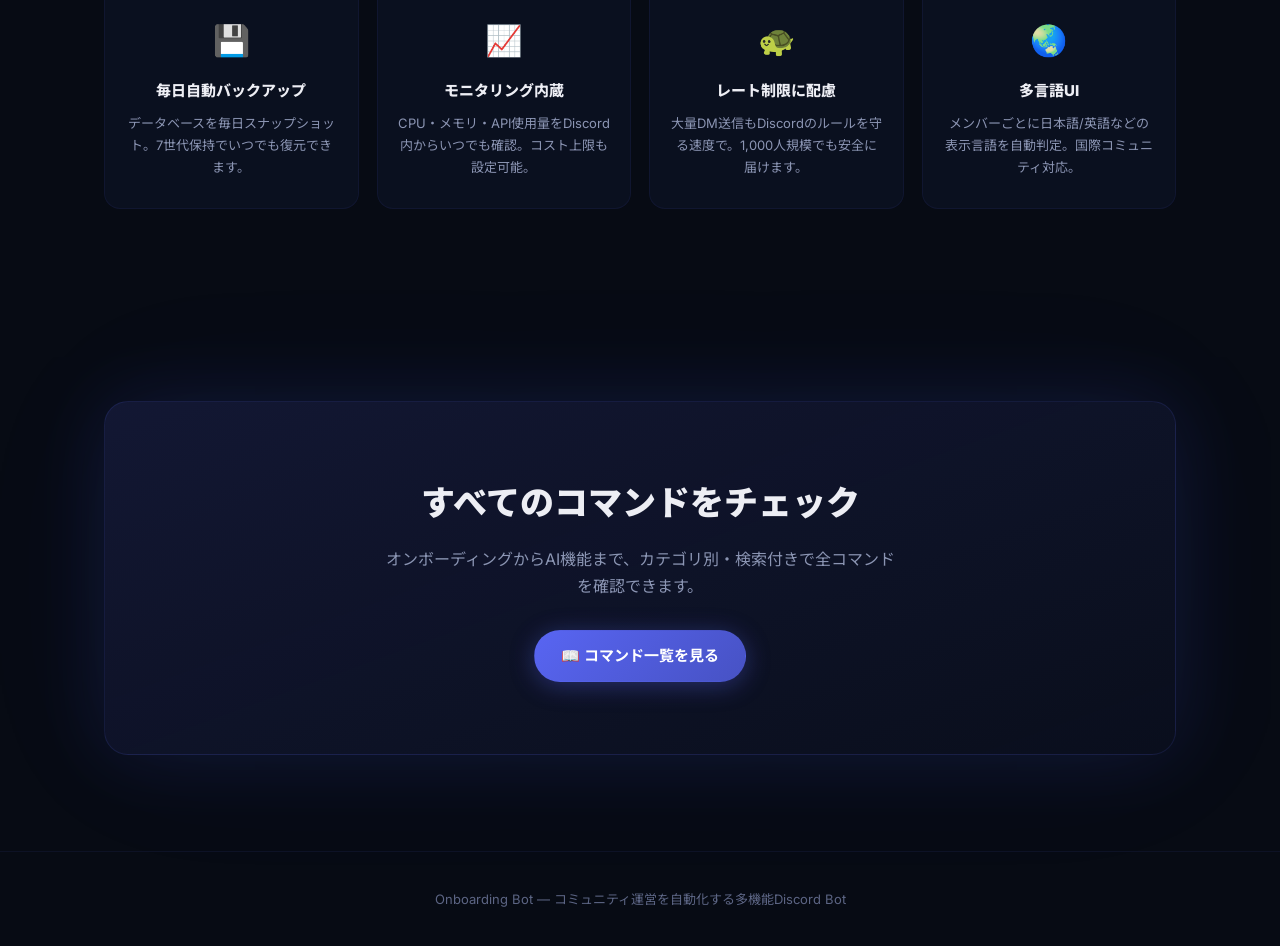
==== commit 3193b3c4: "feat: バディ機能の拡充を反映（DM通知・リマインダー・unassign/stats） - /buddy setup に dm_notify / leave_cleanup / first_con" ====
--- a/index.html
+++ b/index.html
@@ -123,7 +123,8 @@
                         <li>ステップ式の自己紹介ガイド＆完了ロール付与</li>
                         <li>定着ナッジDM＆在籍マイルストーン祝い</li>
                         <li>招待トラッキング（誰の招待か記録・ランキング）</li>
-                        <li>先輩メンバーとの自動バディペアリング</li>
+                        <li>先輩メンバーとの自動バディペアリング＆専用チャンネル</li>
+                        <li>バディの発言をDM通知・声かけ忘れの自動リマインド</li>
                     </ul>
                 </div>
                 <div class="feature-card reveal">
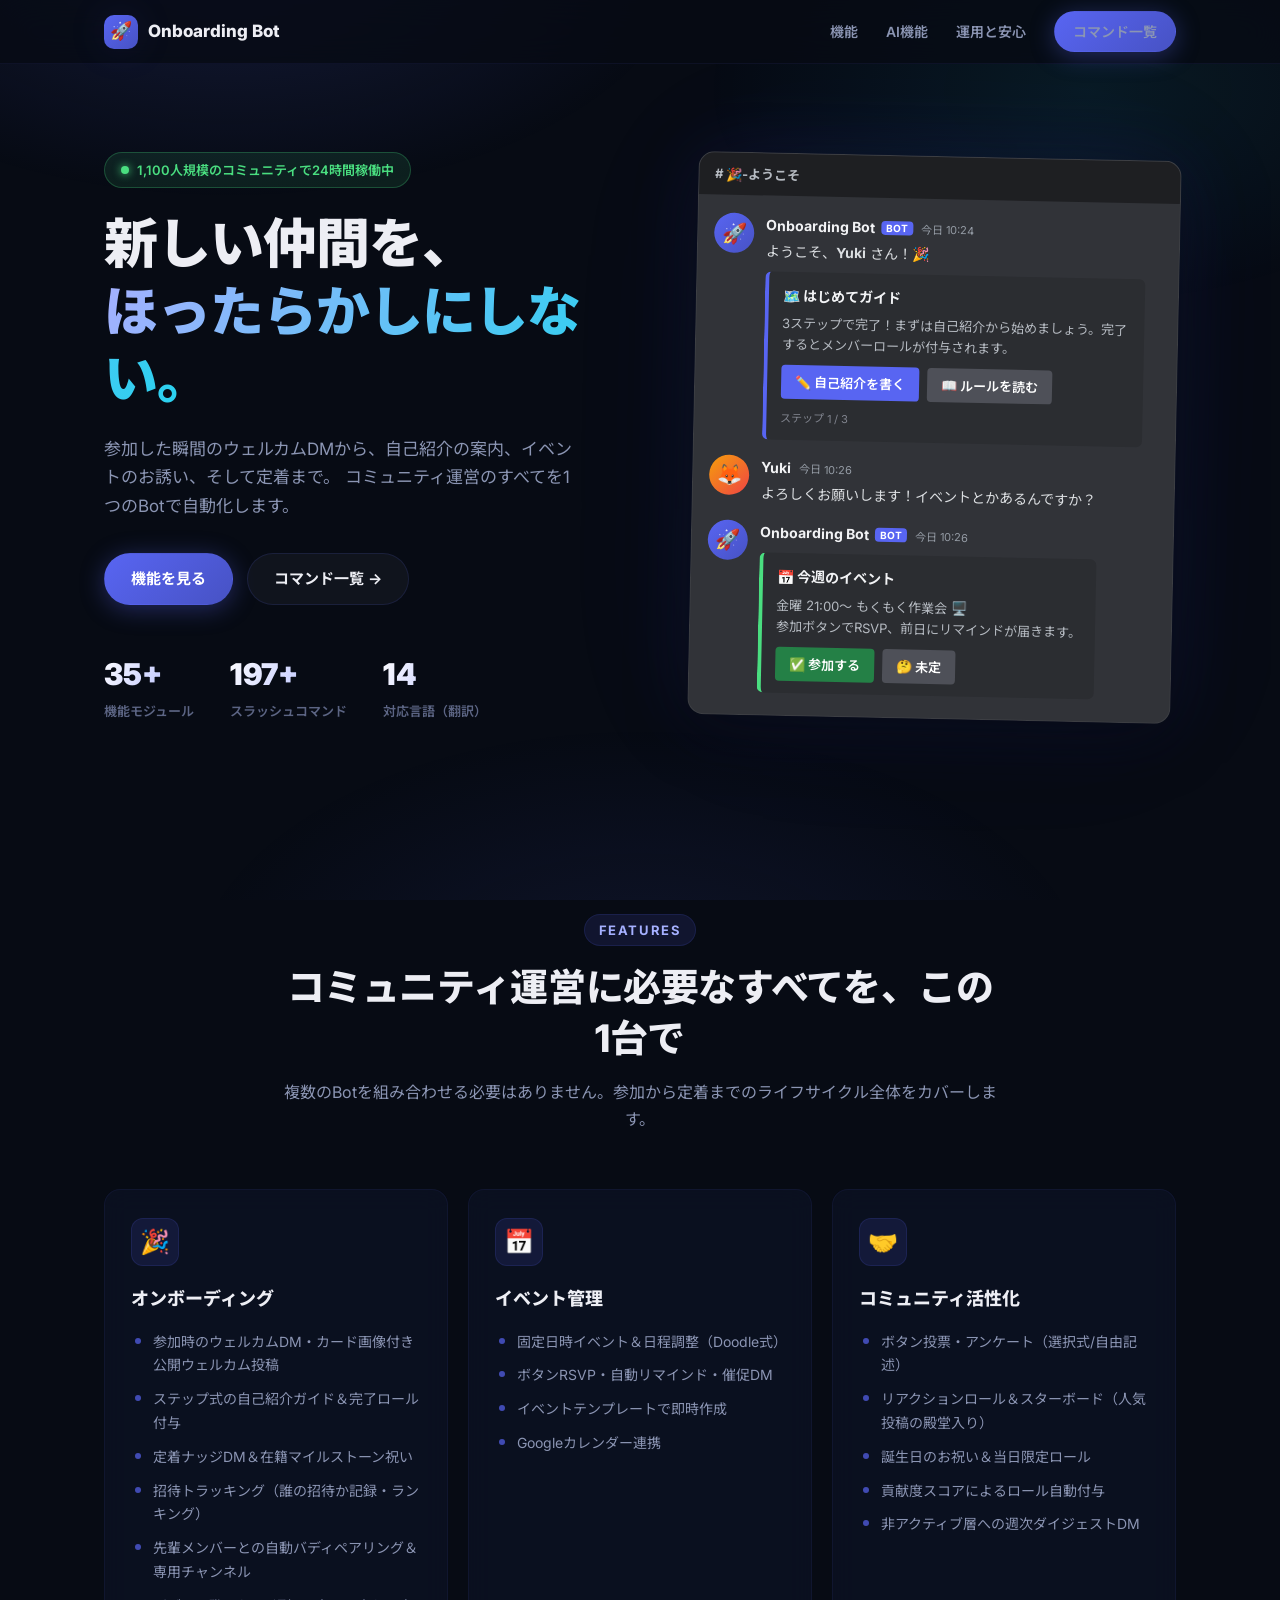
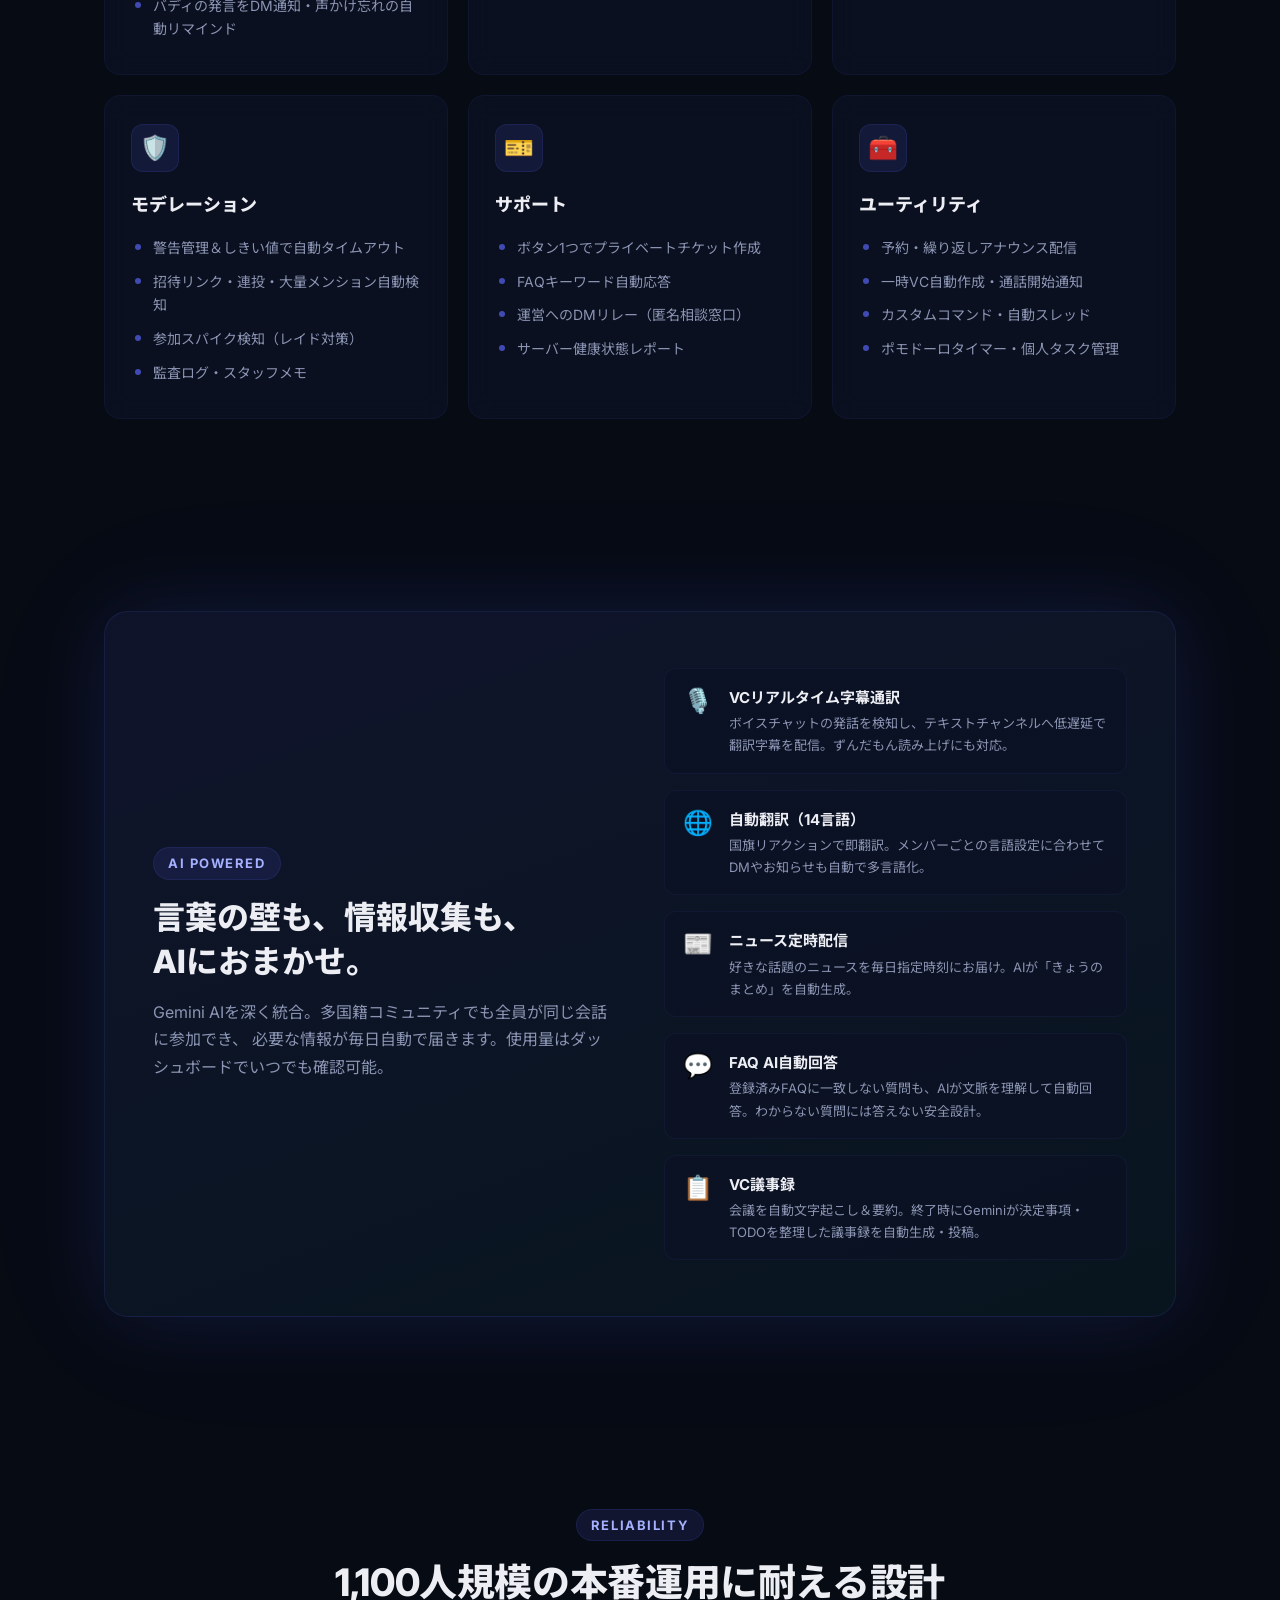
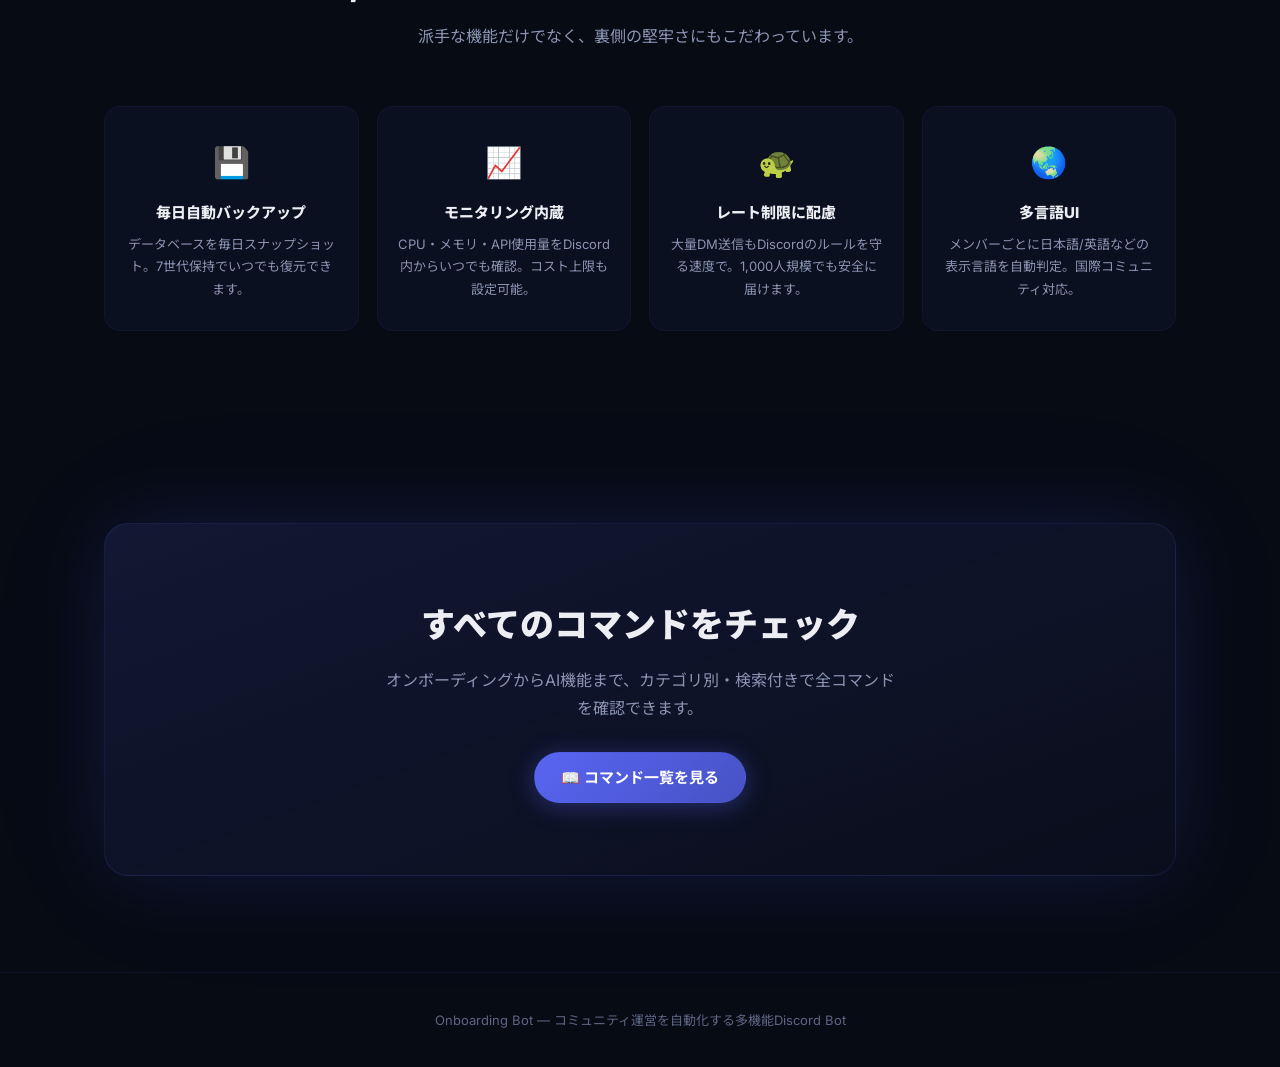
==== commit 31310092: "feat: VC議事録機能を掲載（/minutes start・stop・status） Co-Authored-By: Claude Fable 5 <noreply@anthropic.com>" ====
--- a/index.html
+++ b/index.html
@@ -223,6 +223,13 @@
                             <div class="d">登録済みFAQに一致しない質問も、AIが文脈を理解して自動回答。わからない質問には答えない安全設計。</div>
                         </div>
                     </div>
+                    <div class="hl-item">
+                        <div class="emoji">📋</div>
+                        <div>
+                            <div class="t">VC議事録</div>
+                            <div class="d">会議を自動文字起こし＆要約。終了時にGeminiが決定事項・TODOを整理した議事録を自動生成・投稿。</div>
+                        </div>
+                    </div>
                 </div>
             </div>
         </div>
